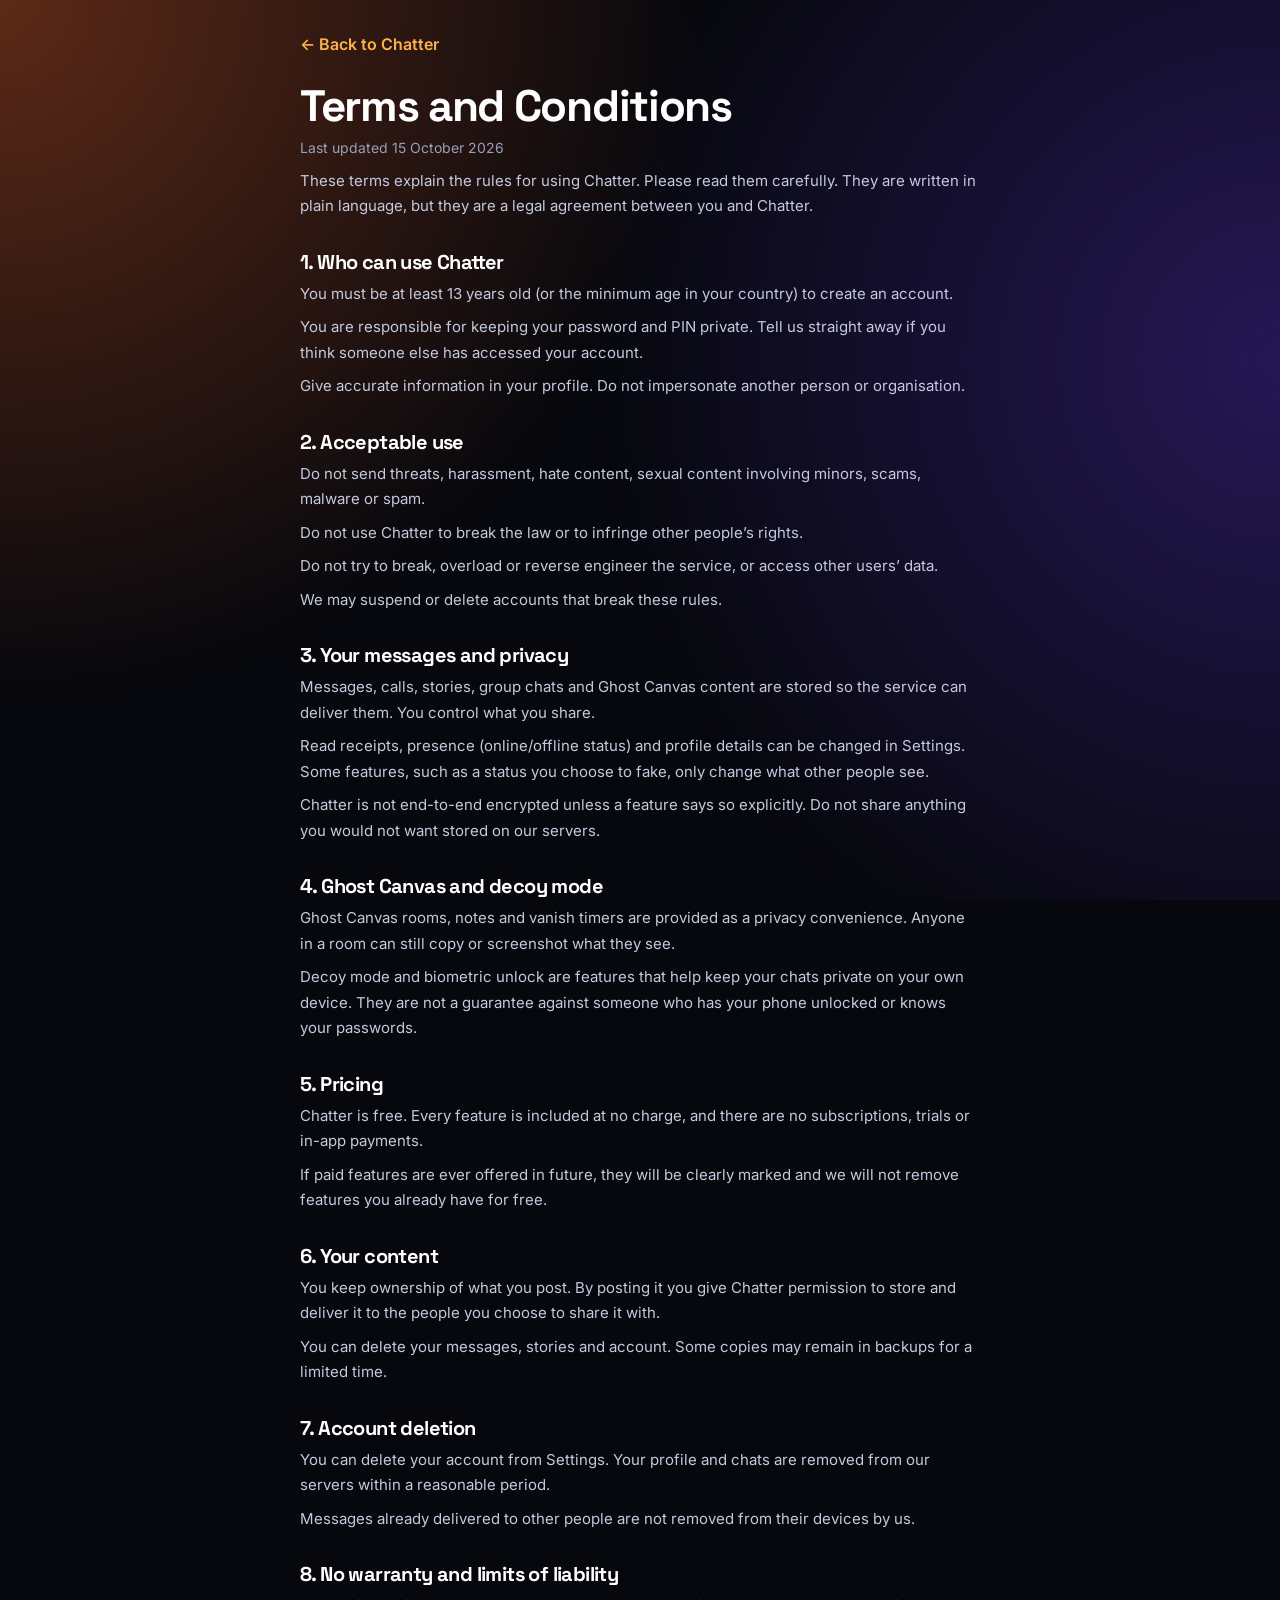
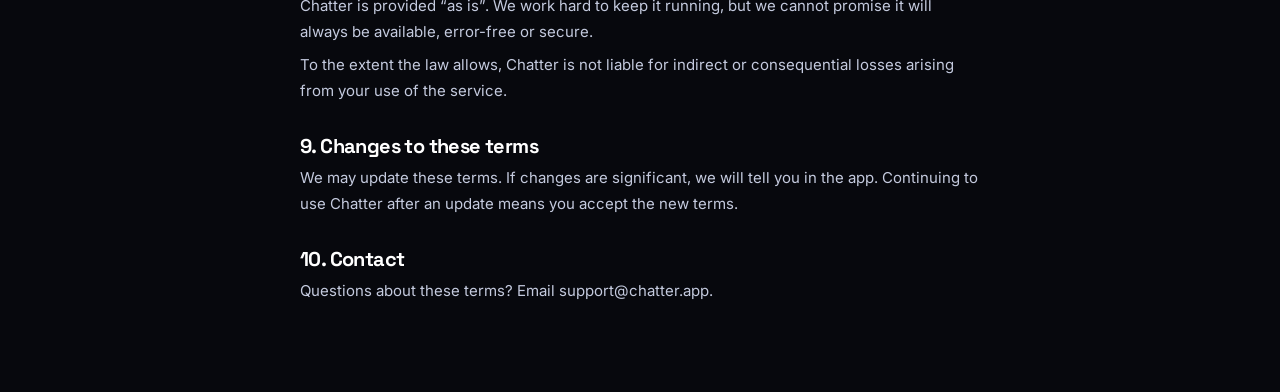
==== terms.html @ cc19651e "Add Terms and Conditions page and a footer link Co-Authored-By: Claude Sonnet 5.5 <noreply@anthropic" ====
<!doctype html>
<html lang="en"><head>
<meta charset="utf-8">
<meta name="viewport" content="width=device-width, initial-scale=1">
<title>Terms and Conditions | Chatter</title>
<meta name="theme-color" content="#07080d">
<link rel="preconnect" href="https://fonts.googleapis.com"><link rel="preconnect" href="https://fonts.gstatic.com" crossorigin>
<link href="https://fonts.googleapis.com/css2?family=Inter:wght@400;500;600&family=Space+Grotesk:wght@500;600;700&display=swap" rel="stylesheet">
<style>
:root{--bg:#07080d;--o:#ff6a2b;--o2:#ffb24a;--muted:#98a0b8}
*{box-sizing:border-box;margin:0;padding:0}
body{font-family:'Inter',system-ui,sans-serif;background:var(--bg);color:#fff;line-height:1.6;-webkit-font-smoothing:antialiased}
body::before{content:"";position:fixed;inset:0;z-index:-1;background:radial-gradient(circle at 0% 0%,rgba(255,106,43,.35),transparent 45%),radial-gradient(circle at 100% 40%,rgba(106,61,255,.3),transparent 50%)}
h1,h2{font-family:'Space Grotesk',system-ui,sans-serif;letter-spacing:-.03em;line-height:1.1}
.terms{max-width:720px;margin:0 auto;padding:32px 20px 80px}
.terms .back{display:inline-block;margin-bottom:24px;color:var(--o2);font-weight:600;text-decoration:none}
.terms .back:hover{text-decoration:underline}
.terms h1{font-size:clamp(32px,7vw,44px)}
.terms .updated{color:var(--muted);font-size:14px;margin-top:6px}
.terms h2{font-size:20px;margin:32px 0 8px}
.terms p{color:#c4cade;font-size:15px;line-height:1.7;margin:8px 0}
.terms ul{margin:8px 0 8px 20px}.terms li{color:#c4cade;font-size:15px;line-height:1.7;margin:4px 0}
.terms a{color:var(--o2)}
:focus-visible{outline:3px solid var(--o2);outline-offset:3px;border-radius:6px}
</style>
</head><body>
<main class="terms">
    <a href="./" class="back">&larr; Back to Chatter</a>
    <h1>Terms and Conditions</h1>
    <p class="updated">Last updated 15 October 2026</p>
    <p>These terms explain the rules for using Chatter. Please read them carefully. They are written in plain language, but they are a legal agreement between you and Chatter.</p>

    <h2>1. Who can use Chatter</h2>
    <p>You must be at least 13 years old (or the minimum age in your country) to create an account.</p>
    <p>You are responsible for keeping your password and PIN private. Tell us straight away if you think someone else has accessed your account.</p>
    <p>Give accurate information in your profile. Do not impersonate another person or organisation.</p>

    <h2>2. Acceptable use</h2>
    <p>Do not send threats, harassment, hate content, sexual content involving minors, scams, malware or spam.</p>
    <p>Do not use Chatter to break the law or to infringe other people’s rights.</p>
    <p>Do not try to break, overload or reverse engineer the service, or access other users’ data.</p>
    <p>We may suspend or delete accounts that break these rules.</p>

    <h2>3. Your messages and privacy</h2>
    <p>Messages, calls, stories, group chats and Ghost Canvas content are stored so the service can deliver them. You control what you share.</p>
    <p>Read receipts, presence (online/offline status) and profile details can be changed in Settings. Some features, such as a status you choose to fake, only change what other people see.</p>
    <p>Chatter is not end-to-end encrypted unless a feature says so explicitly. Do not share anything you would not want stored on our servers.</p>

    <h2>4. Ghost Canvas and decoy mode</h2>
    <p>Ghost Canvas rooms, notes and vanish timers are provided as a privacy convenience. Anyone in a room can still copy or screenshot what they see.</p>
    <p>Decoy mode and biometric unlock are features that help keep your chats private on your own device. They are not a guarantee against someone who has your phone unlocked or knows your passwords.</p>

    <h2>5. Pricing</h2>
    <p>Chatter is free. Every feature is included at no charge, and there are no subscriptions, trials or in-app payments.</p>
    <p>If paid features are ever offered in future, they will be clearly marked and we will not remove features you already have for free.</p>
    <h2>6. Your content</h2>
    <p>You keep ownership of what you post. By posting it you give Chatter permission to store and deliver it to the people you choose to share it with.</p>
    <p>You can delete your messages, stories and account. Some copies may remain in backups for a limited time.</p>

    <h2>7. Account deletion</h2>
    <p>You can delete your account from Settings. Your profile and chats are removed from our servers within a reasonable period.</p>
    <p>Messages already delivered to other people are not removed from their devices by us.</p>

    <h2>8. No warranty and limits of liability</h2>
    <p>Chatter is provided “as is”. We work hard to keep it running, but we cannot promise it will always be available, error-free or secure.</p>
    <p>To the extent the law allows, Chatter is not liable for indirect or consequential losses arising from your use of the service.</p>

    <h2>9. Changes to these terms</h2>
    <p>We may update these terms. If changes are significant, we will tell you in the app. Continuing to use Chatter after an update means you accept the new terms.</p>

    <h2>10. Contact</h2>
    <p>Questions about these terms? Email support@chatter.app.</p>
  </main>
</body></html>
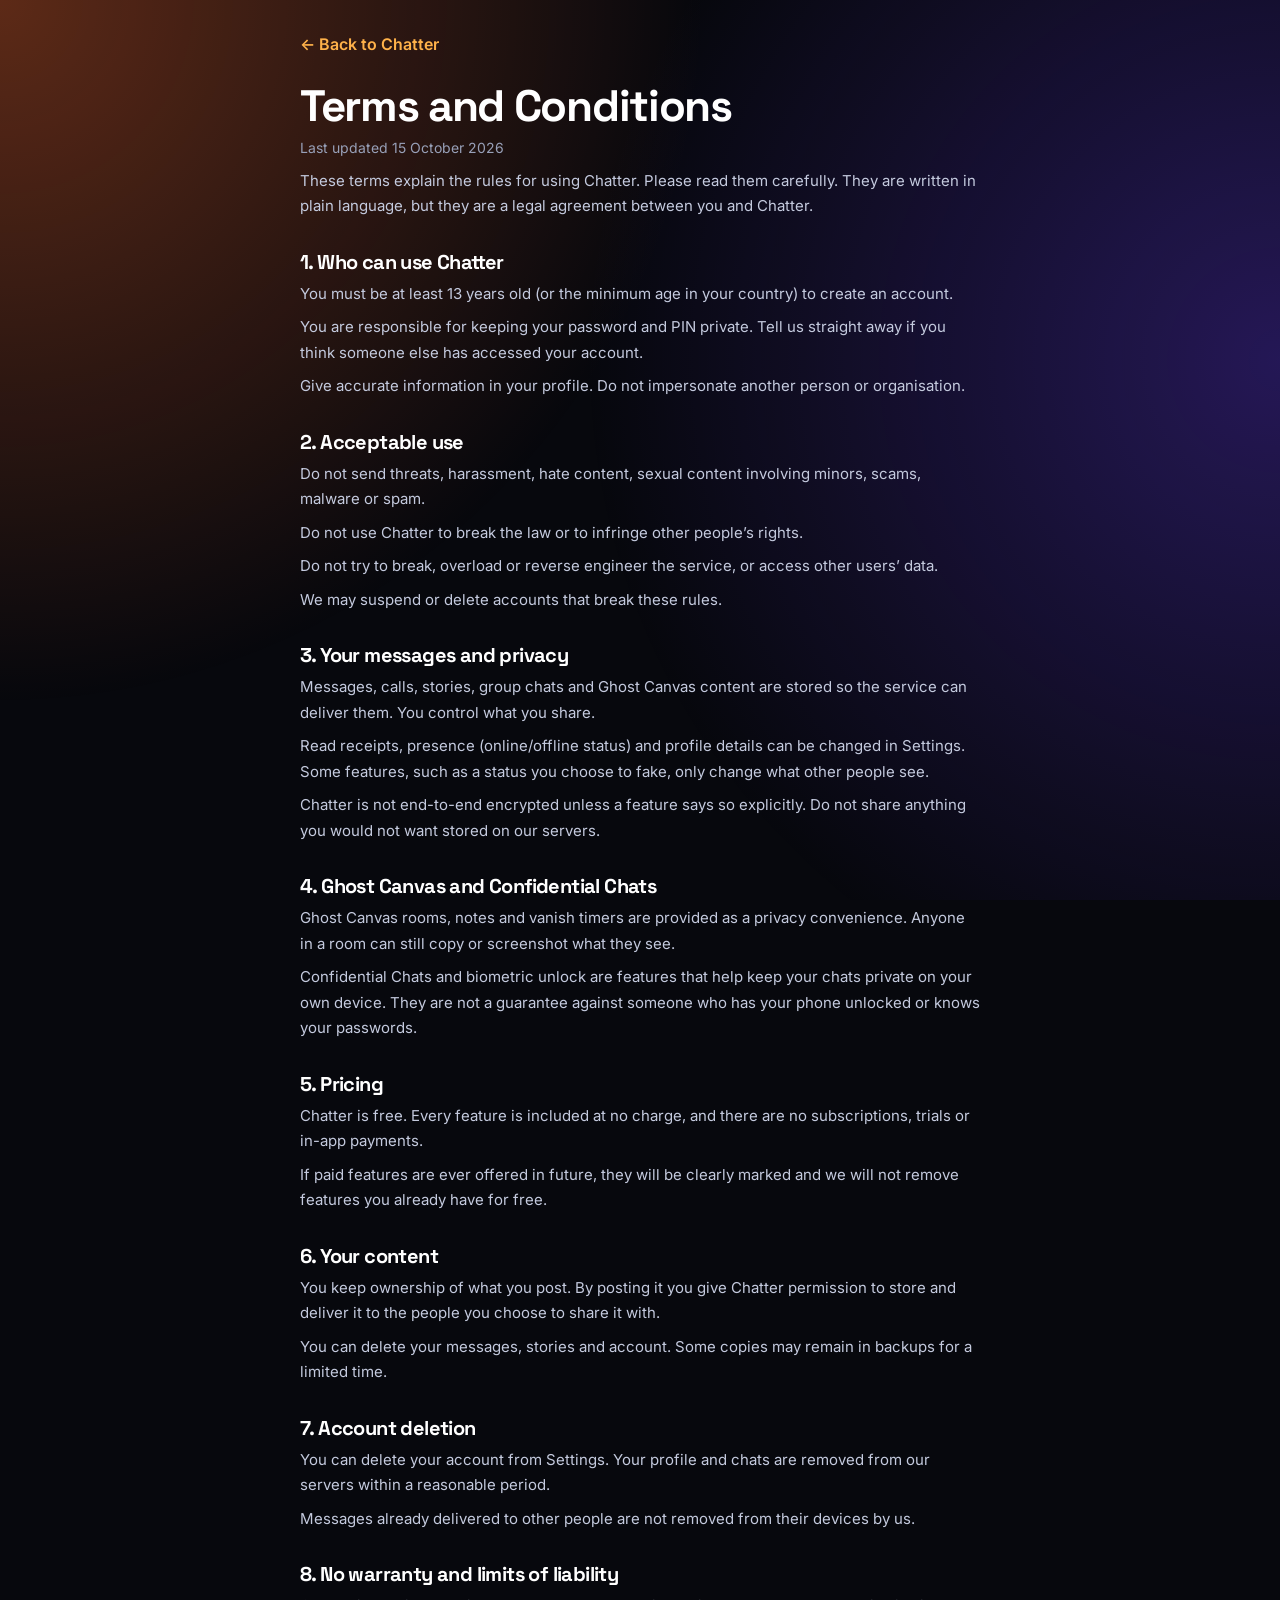
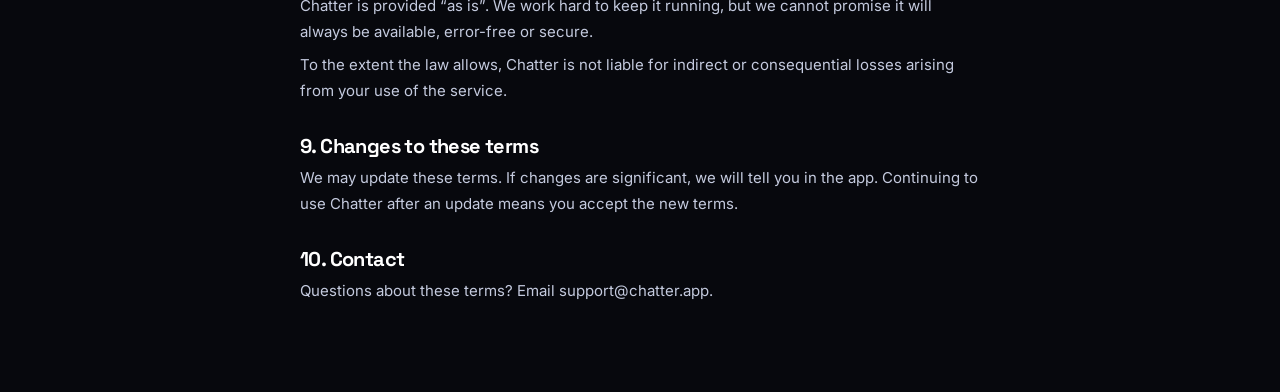
==== commit 8a8cf34f: "Terms: replace Decoy mode with Confidential Chats (same wording as the app) Co-Authored-By: Claude S" ====
--- a/terms.html
+++ b/terms.html
@@ -46,9 +46,9 @@
     <p>Read receipts, presence (online/offline status) and profile details can be changed in Settings. Some features, such as a status you choose to fake, only change what other people see.</p>
     <p>Chatter is not end-to-end encrypted unless a feature says so explicitly. Do not share anything you would not want stored on our servers.</p>
 
-    <h2>4. Ghost Canvas and decoy mode</h2>
+    <h2>4. Ghost Canvas and Confidential Chats</h2>
     <p>Ghost Canvas rooms, notes and vanish timers are provided as a privacy convenience. Anyone in a room can still copy or screenshot what they see.</p>
-    <p>Decoy mode and biometric unlock are features that help keep your chats private on your own device. They are not a guarantee against someone who has your phone unlocked or knows your passwords.</p>
+    <p>Confidential Chats and biometric unlock are features that help keep your chats private on your own device. They are not a guarantee against someone who has your phone unlocked or knows your passwords.</p>
 
     <h2>5. Pricing</h2>
     <p>Chatter is free. Every feature is included at no charge, and there are no subscriptions, trials or in-app payments.</p>
